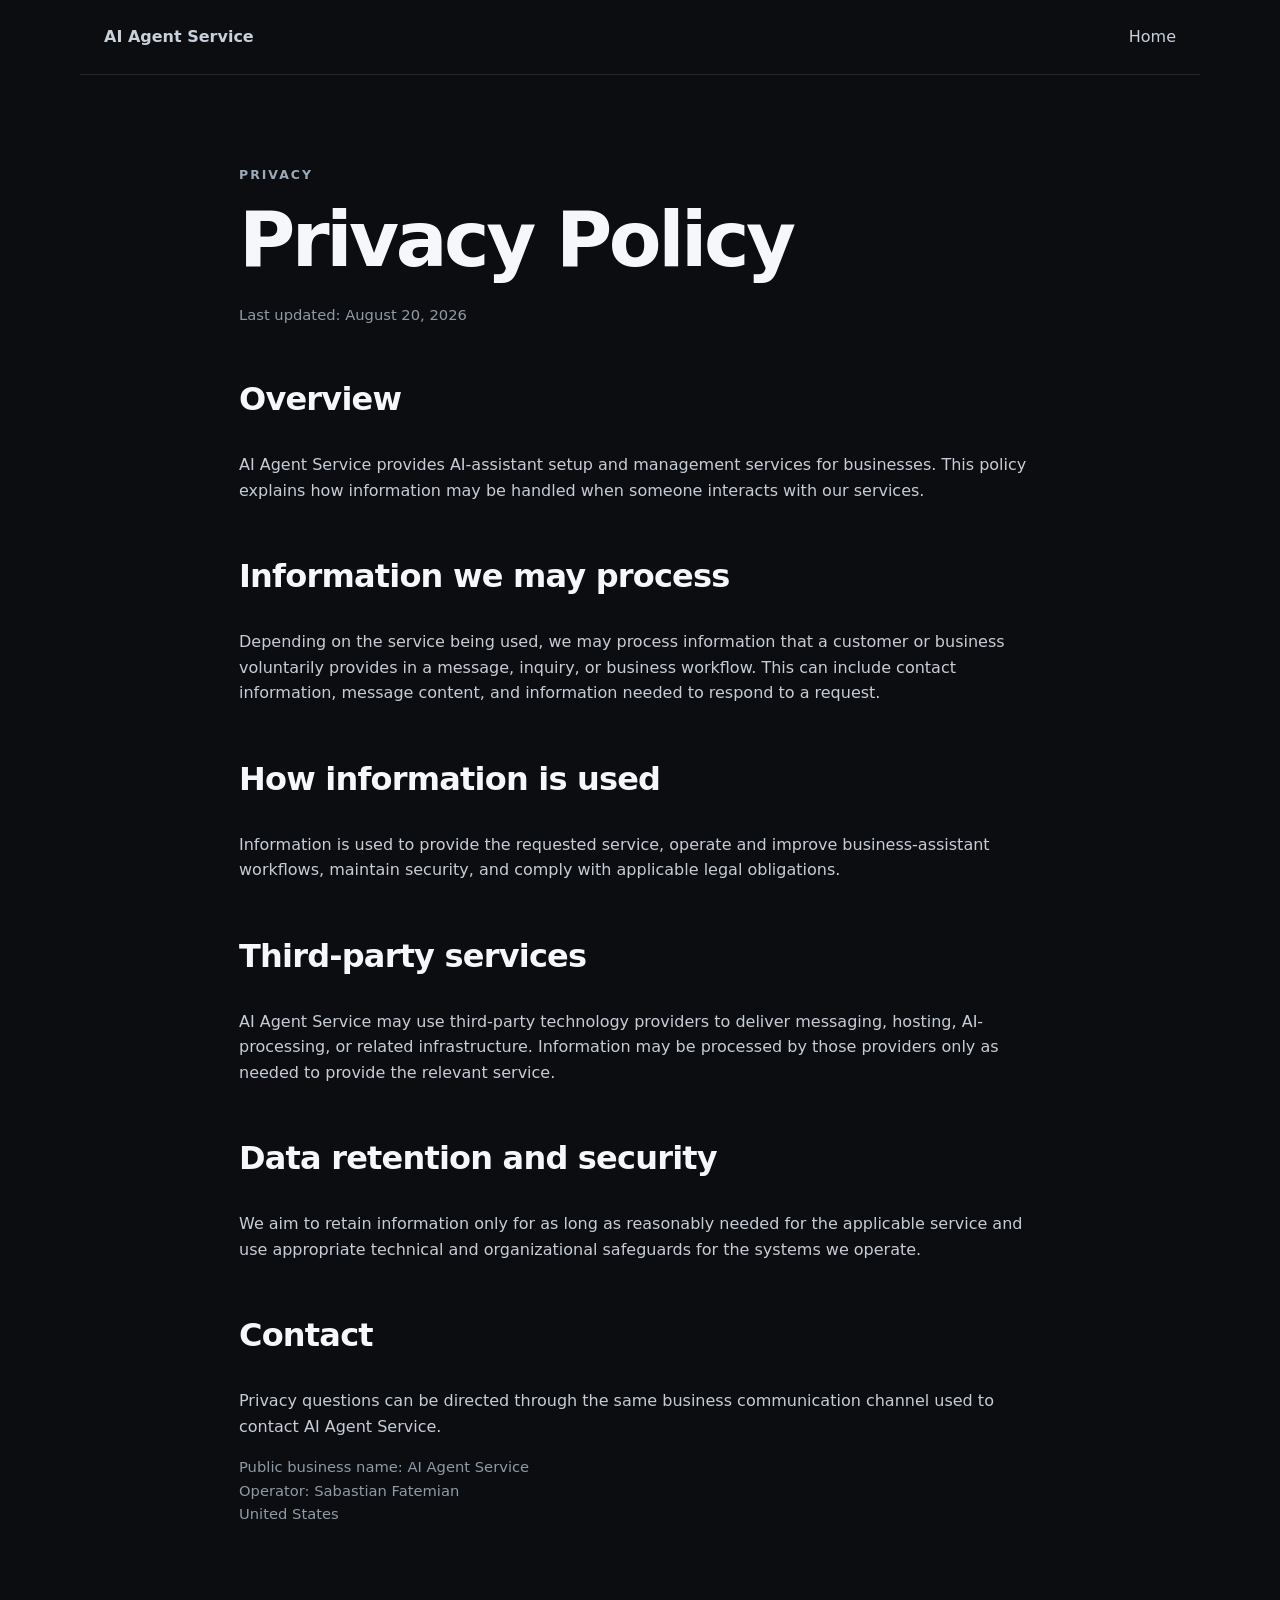
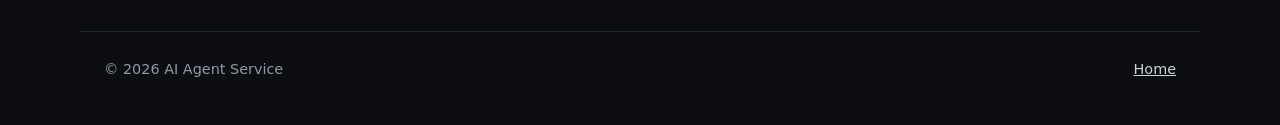
==== privacy.html @ 57fc05f8 "Add files via upload" ====
<!doctype html>
<html lang="en">
<head>
  <meta charset="utf-8">
  <meta name="viewport" content="width=device-width,initial-scale=1">
  <title>Privacy Policy | AI Agent Service</title>
  <meta name="description" content="Privacy policy for AI Agent Service.">
  <link rel="stylesheet" href="styles.css">
</head>
<body>
  <header class="nav">
    <div class="brand"><a href="index.html">AI Agent Service</a></div>
    <nav><a href="index.html">Home</a></nav>
  </header>

  <main class="legal">
    <div class="eyebrow">Privacy</div>
    <h1>Privacy Policy</h1>
    <p class="small">Last updated: August 20, 2026</p>

    <h2>Overview</h2>
    <p>
      AI Agent Service provides AI-assistant setup and management services for businesses.
      This policy explains how information may be handled when someone interacts with our services.
    </p>

    <h2>Information we may process</h2>
    <p>
      Depending on the service being used, we may process information that a customer or business
      voluntarily provides in a message, inquiry, or business workflow. This can include contact
      information, message content, and information needed to respond to a request.
    </p>

    <h2>How information is used</h2>
    <p>
      Information is used to provide the requested service, operate and improve business-assistant
      workflows, maintain security, and comply with applicable legal obligations.
    </p>

    <h2>Third-party services</h2>
    <p>
      AI Agent Service may use third-party technology providers to deliver messaging, hosting,
      AI-processing, or related infrastructure. Information may be processed by those providers
      only as needed to provide the relevant service.
    </p>

    <h2>Data retention and security</h2>
    <p>
      We aim to retain information only for as long as reasonably needed for the applicable service
      and use appropriate technical and organizational safeguards for the systems we operate.
    </p>

    <h2>Contact</h2>
    <p>
      Privacy questions can be directed through the same business communication channel used to
      contact AI Agent Service.
    </p>

    <p class="small">
      Public business name: AI Agent Service<br>
      Operator: Sabastian Fatemian<br>
      United States
    </p>
  </main>

  <footer>
    <span>© 2026 AI Agent Service</span>
    <a href="index.html">Home</a>
  </footer>
</body>
</html>
---- styles.css ----
*{box-sizing:border-box}html{scroll-behavior:smooth}body{margin:0;font-family:Inter,ui-sans-serif,system-ui,-apple-system,BlinkMacSystemFont,"Segoe UI",sans-serif;background:#0b0d10;color:#f5f7fa;line-height:1.6}.nav{max-width:1120px;margin:0 auto;padding:24px;display:flex;align-items:center;justify-content:space-between;border-bottom:1px solid #222832}.brand,.brand a{font-weight:800;color:#fff;text-decoration:none}.nav nav{display:flex;gap:20px;flex-wrap:wrap}.nav a{color:#c8d0da;text-decoration:none}.nav a:hover{color:#fff}.hero{max-width:1120px;margin:0 auto;padding:110px 24px 90px}.eyebrow{text-transform:uppercase;letter-spacing:.16em;font-size:.78rem;color:#9ca9b8;font-weight:700}.hero h1,.legal h1{font-size:clamp(2.8rem,7vw,5.8rem);line-height:1.02;letter-spacing:-.045em;max-width:980px;margin:16px 0 24px}.lead{font-size:1.25rem;max-width:720px;color:#c7cdd6}.button{display:inline-block;margin-top:26px;padding:13px 18px;border:1px solid #586271;border-radius:10px;color:#fff;text-decoration:none;font-weight:700}.button:hover{background:#151a20}.section{max-width:1120px;margin:0 auto;padding:80px 24px;border-top:1px solid #222832}.section h2,.legal h2{font-size:2rem;letter-spacing:-.025em}.grid{display:grid;grid-template-columns:repeat(3,1fr);gap:18px;margin-top:32px}.card{background:#11151a;border:1px solid #252c35;border-radius:16px;padding:28px}.card h3{margin-top:0}.card p,.split p,.contact p,.legal p{color:#c7cdd6}.split{display:grid;grid-template-columns:1fr 1.2fr;gap:52px}.contact{padding-bottom:110px}.small{font-size:.92rem;color:#8f9aa8!important}.legal{max-width:850px;margin:0 auto;padding:90px 24px}.legal h1{font-size:clamp(2.6rem,6vw,4.8rem)}.legal h2{margin-top:48px}footer{max-width:1120px;margin:0 auto;padding:26px 24px 44px;border-top:1px solid #222832;display:flex;justify-content:space-between;gap:18px;color:#8f9aa8;font-size:.9rem}footer a{color:#c8d0da}@media(max-width:760px){.nav{align-items:flex-start;gap:16px}.nav nav{gap:12px}.hero{padding-top:76px}.grid,.split{grid-template-columns:1fr}.section{padding-top:60px;padding-bottom:60px}}
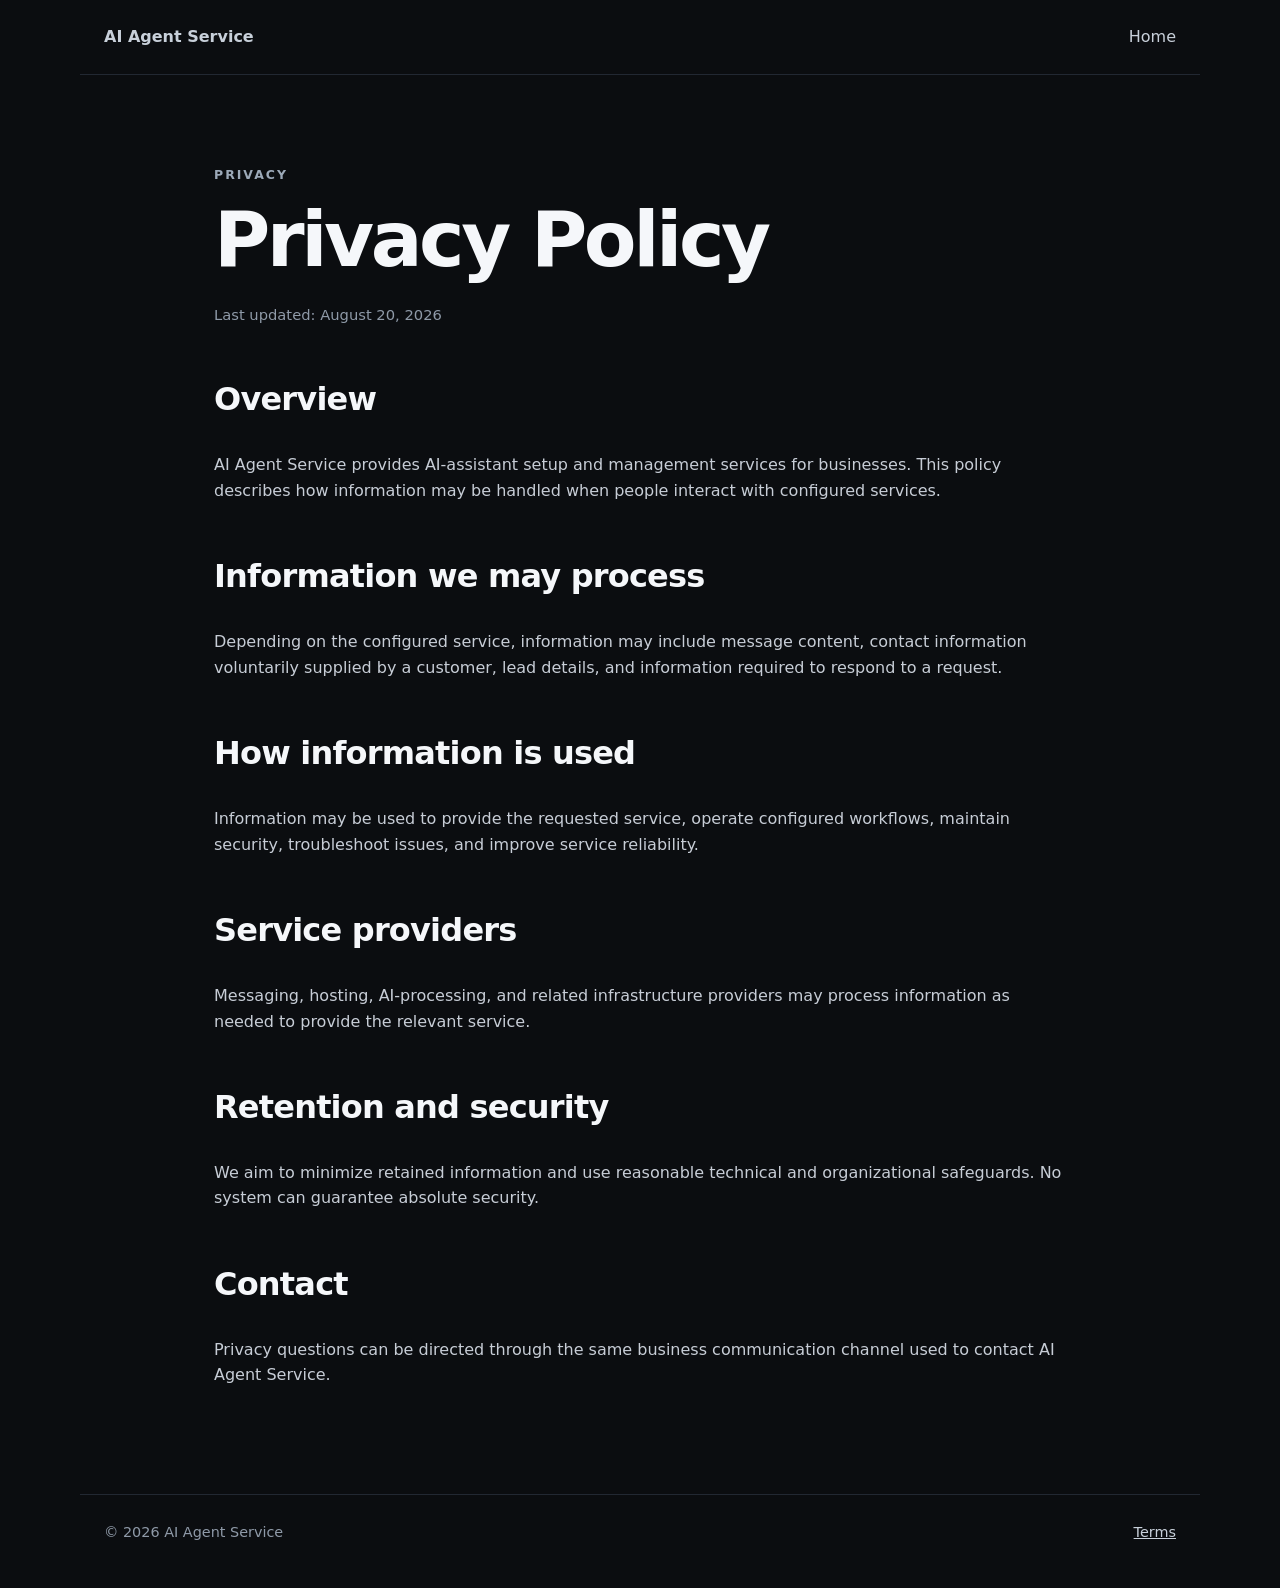
==== commit ec25c89d: "Add files via upload Upgrade website to v2" ====
--- a/privacy.html
+++ b/privacy.html
@@ -1,71 +1,11 @@
 <!doctype html>
-<html lang="en">
-<head>
-  <meta charset="utf-8">
-  <meta name="viewport" content="width=device-width,initial-scale=1">
-  <title>Privacy Policy | AI Agent Service</title>
-  <meta name="description" content="Privacy policy for AI Agent Service.">
-  <link rel="stylesheet" href="styles.css">
-</head>
-<body>
-  <header class="nav">
-    <div class="brand"><a href="index.html">AI Agent Service</a></div>
-    <nav><a href="index.html">Home</a></nav>
-  </header>
-
-  <main class="legal">
-    <div class="eyebrow">Privacy</div>
-    <h1>Privacy Policy</h1>
-    <p class="small">Last updated: August 20, 2026</p>
-
-    <h2>Overview</h2>
-    <p>
-      AI Agent Service provides AI-assistant setup and management services for businesses.
-      This policy explains how information may be handled when someone interacts with our services.
-    </p>
-
-    <h2>Information we may process</h2>
-    <p>
-      Depending on the service being used, we may process information that a customer or business
-      voluntarily provides in a message, inquiry, or business workflow. This can include contact
-      information, message content, and information needed to respond to a request.
-    </p>
-
-    <h2>How information is used</h2>
-    <p>
-      Information is used to provide the requested service, operate and improve business-assistant
-      workflows, maintain security, and comply with applicable legal obligations.
-    </p>
-
-    <h2>Third-party services</h2>
-    <p>
-      AI Agent Service may use third-party technology providers to deliver messaging, hosting,
-      AI-processing, or related infrastructure. Information may be processed by those providers
-      only as needed to provide the relevant service.
-    </p>
-
-    <h2>Data retention and security</h2>
-    <p>
-      We aim to retain information only for as long as reasonably needed for the applicable service
-      and use appropriate technical and organizational safeguards for the systems we operate.
-    </p>
-
-    <h2>Contact</h2>
-    <p>
-      Privacy questions can be directed through the same business communication channel used to
-      contact AI Agent Service.
-    </p>
-
-    <p class="small">
-      Public business name: AI Agent Service<br>
-      Operator: Sabastian Fatemian<br>
-      United States
-    </p>
-  </main>
-
-  <footer>
-    <span>© 2026 AI Agent Service</span>
-    <a href="index.html">Home</a>
-  </footer>
-</body>
-</html>
+<html lang="en"><head><meta charset="utf-8"><meta name="viewport" content="width=device-width,initial-scale=1"><title>Privacy Policy | AI Agent Service</title><link rel="stylesheet" href="styles.css"></head>
+<body><header class="nav"><a class="brand" href="index.html">AI Agent Service</a><nav><a href="index.html">Home</a></nav></header>
+<main class="legal"><div class="eyebrow">Privacy</div><h1>Privacy Policy</h1><p class="small">Last updated: August 20, 2026</p>
+<h2>Overview</h2><p>AI Agent Service provides AI-assistant setup and management services for businesses. This policy describes how information may be handled when people interact with configured services.</p>
+<h2>Information we may process</h2><p>Depending on the configured service, information may include message content, contact information voluntarily supplied by a customer, lead details, and information required to respond to a request.</p>
+<h2>How information is used</h2><p>Information may be used to provide the requested service, operate configured workflows, maintain security, troubleshoot issues, and improve service reliability.</p>
+<h2>Service providers</h2><p>Messaging, hosting, AI-processing, and related infrastructure providers may process information as needed to provide the relevant service.</p>
+<h2>Retention and security</h2><p>We aim to minimize retained information and use reasonable technical and organizational safeguards. No system can guarantee absolute security.</p>
+<h2>Contact</h2><p>Privacy questions can be directed through the same business communication channel used to contact AI Agent Service.</p>
+</main><footer><span>© 2026 AI Agent Service</span><div><a href="terms.html">Terms</a></div></footer></body></html>
--- a/styles.css
+++ b/styles.css
@@ -1 +1 @@
-*{box-sizing:border-box}html{scroll-behavior:smooth}body{margin:0;font-family:Inter,ui-sans-serif,system-ui,-apple-system,BlinkMacSystemFont,"Segoe UI",sans-serif;background:#0b0d10;color:#f5f7fa;line-height:1.6}.nav{max-width:1120px;margin:0 auto;padding:24px;display:flex;align-items:center;justify-content:space-between;border-bottom:1px solid #222832}.brand,.brand a{font-weight:800;color:#fff;text-decoration:none}.nav nav{display:flex;gap:20px;flex-wrap:wrap}.nav a{color:#c8d0da;text-decoration:none}.nav a:hover{color:#fff}.hero{max-width:1120px;margin:0 auto;padding:110px 24px 90px}.eyebrow{text-transform:uppercase;letter-spacing:.16em;font-size:.78rem;color:#9ca9b8;font-weight:700}.hero h1,.legal h1{font-size:clamp(2.8rem,7vw,5.8rem);line-height:1.02;letter-spacing:-.045em;max-width:980px;margin:16px 0 24px}.lead{font-size:1.25rem;max-width:720px;color:#c7cdd6}.button{display:inline-block;margin-top:26px;padding:13px 18px;border:1px solid #586271;border-radius:10px;color:#fff;text-decoration:none;font-weight:700}.button:hover{background:#151a20}.section{max-width:1120px;margin:0 auto;padding:80px 24px;border-top:1px solid #222832}.section h2,.legal h2{font-size:2rem;letter-spacing:-.025em}.grid{display:grid;grid-template-columns:repeat(3,1fr);gap:18px;margin-top:32px}.card{background:#11151a;border:1px solid #252c35;border-radius:16px;padding:28px}.card h3{margin-top:0}.card p,.split p,.contact p,.legal p{color:#c7cdd6}.split{display:grid;grid-template-columns:1fr 1.2fr;gap:52px}.contact{padding-bottom:110px}.small{font-size:.92rem;color:#8f9aa8!important}.legal{max-width:850px;margin:0 auto;padding:90px 24px}.legal h1{font-size:clamp(2.6rem,6vw,4.8rem)}.legal h2{margin-top:48px}footer{max-width:1120px;margin:0 auto;padding:26px 24px 44px;border-top:1px solid #222832;display:flex;justify-content:space-between;gap:18px;color:#8f9aa8;font-size:.9rem}footer a{color:#c8d0da}@media(max-width:760px){.nav{align-items:flex-start;gap:16px}.nav nav{gap:12px}.hero{padding-top:76px}.grid,.split{grid-template-columns:1fr}.section{padding-top:60px;padding-bottom:60px}}+*{box-sizing:border-box}html{scroll-behavior:smooth}body{margin:0;font-family:Inter,ui-sans-serif,system-ui,-apple-system,BlinkMacSystemFont,"Segoe UI",sans-serif;background:#0b0d10;color:#f5f7fa;line-height:1.6}.nav{max-width:1120px;margin:0 auto;padding:24px;display:flex;align-items:center;justify-content:space-between;border-bottom:1px solid #222832;gap:20px}.brand{font-weight:800;color:#fff;text-decoration:none}.nav nav{display:flex;gap:20px;flex-wrap:wrap}.nav a{color:#c8d0da;text-decoration:none}.nav a:hover{color:#fff}.hero{max-width:1120px;margin:0 auto;padding:110px 24px 90px}.eyebrow{text-transform:uppercase;letter-spacing:.16em;font-size:.78rem;color:#9ca9b8;font-weight:700}.hero h1,.legal h1{font-size:clamp(2.8rem,7vw,5.7rem);line-height:1.02;letter-spacing:-.045em;max-width:980px;margin:16px 0 24px}.lead{font-size:1.22rem;max-width:760px;color:#c7cdd6}.actions{display:flex;gap:12px;flex-wrap:wrap;margin-top:28px}.button{display:inline-block;padding:13px 18px;border:1px solid #586271;border-radius:10px;color:#fff;text-decoration:none;font-weight:700}.button.primary{background:#f5f7fa;color:#0b0d10}.section{max-width:1120px;margin:0 auto;padding:80px 24px;border-top:1px solid #222832}.section h2,.legal h2{font-size:2rem;letter-spacing:-.025em}.grid{display:grid;grid-template-columns:repeat(3,1fr);gap:18px;margin-top:32px}.card,.steps>div,.msg{background:#11151a;border:1px solid #252c35;border-radius:16px;padding:28px}.card h3,.steps h3{margin-top:0}.card p,.split p,.contact p,.legal p,.steps p{color:#c7cdd6}.steps{display:grid;grid-template-columns:repeat(2,1fr);gap:18px;margin-top:32px}.steps span{font-size:.78rem;color:#8994a3}.split{display:grid;grid-template-columns:1fr 1.2fr;gap:52px}.contact{padding-bottom:110px}.small{font-size:.92rem;color:#8f9aa8!important}.legal{max-width:900px;margin:0 auto;padding:90px 24px}.legal h1{font-size:clamp(2.6rem,6vw,4.8rem)}.legal h2{margin-top:48px}.chat{display:grid;gap:14px;margin-top:38px}.msg{max-width:760px}.customer{margin-left:auto;background:#161b22}.assistant{margin-right:auto}.msg b{color:#fff}footer{max-width:1120px;margin:0 auto;padding:26px 24px 44px;border-top:1px solid #222832;display:flex;justify-content:space-between;gap:18px;color:#8f9aa8;font-size:.9rem}footer div{display:flex;gap:16px}footer a{color:#c8d0da}@media(max-width:760px){.nav{align-items:flex-start}.nav nav{gap:12px}.hero{padding-top:76px}.grid,.split,.steps{grid-template-columns:1fr}.section{padding-top:60px;padding-bottom:60px}}
